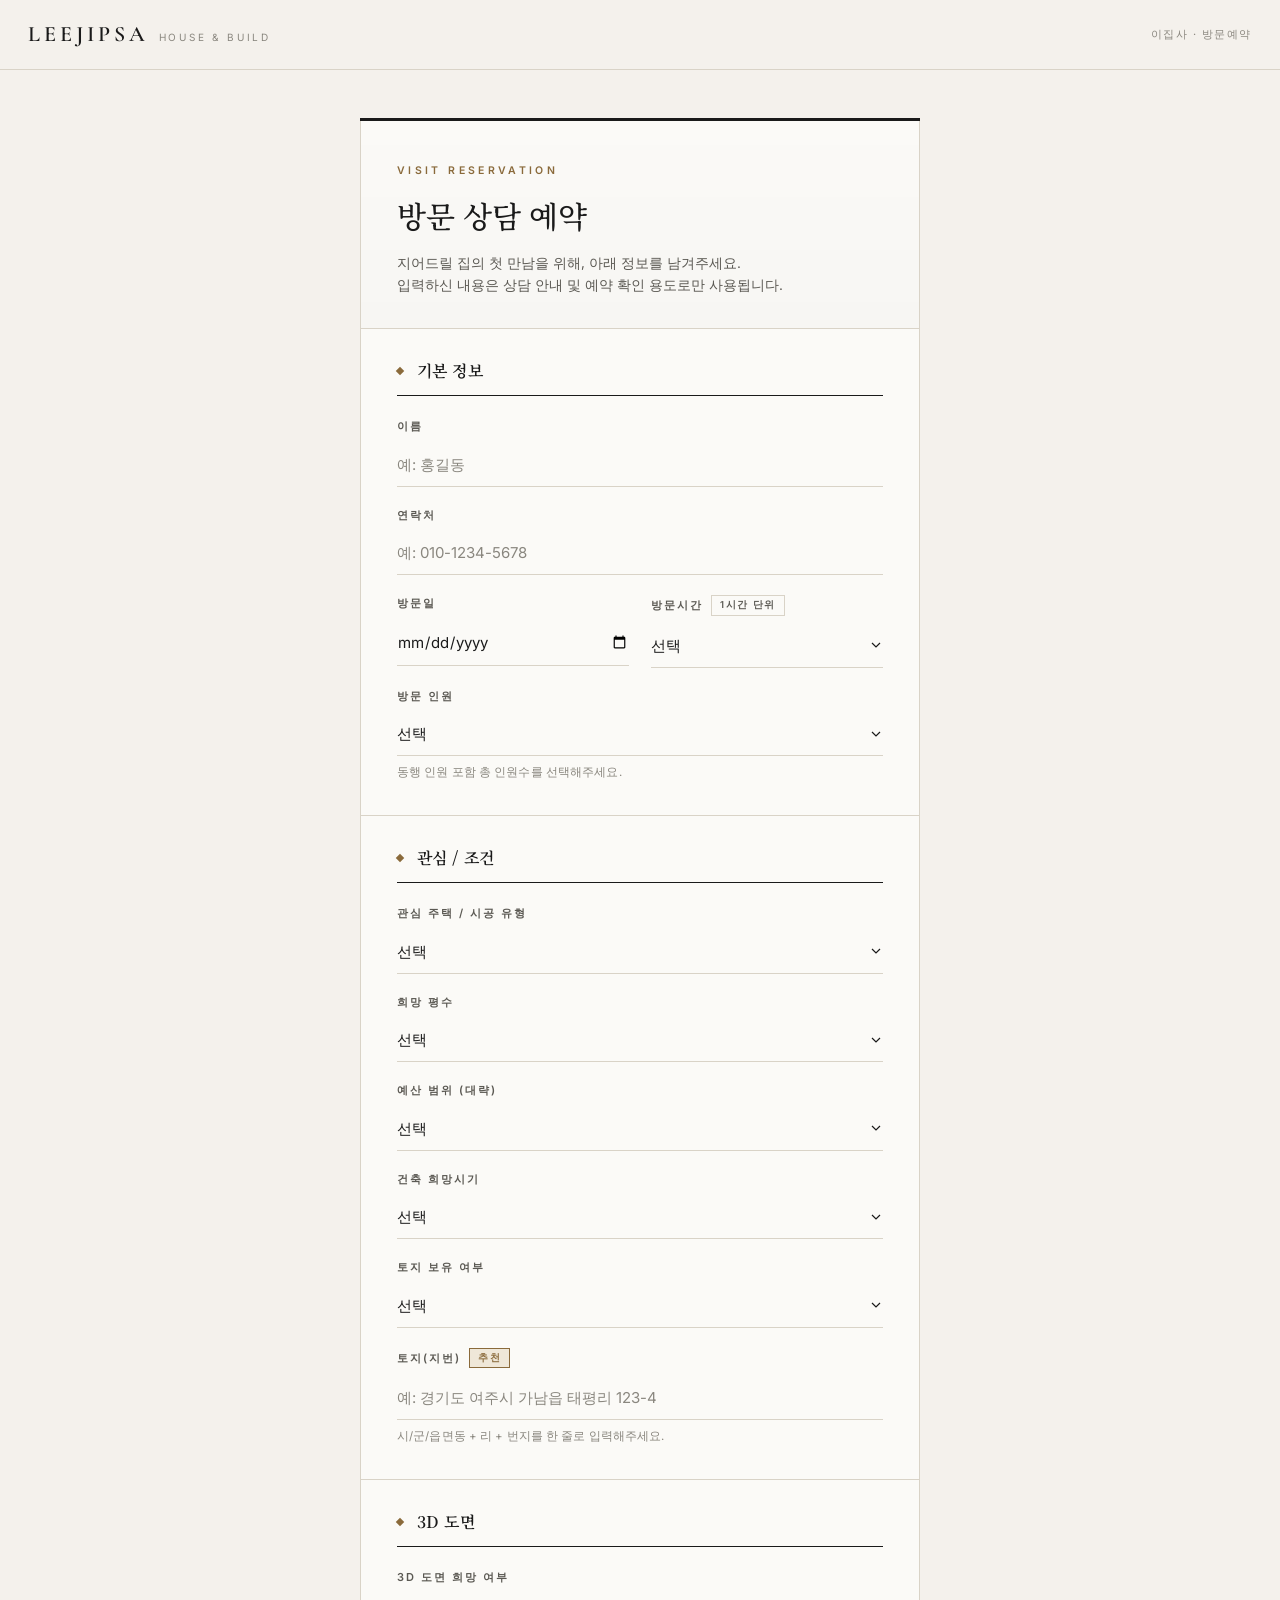
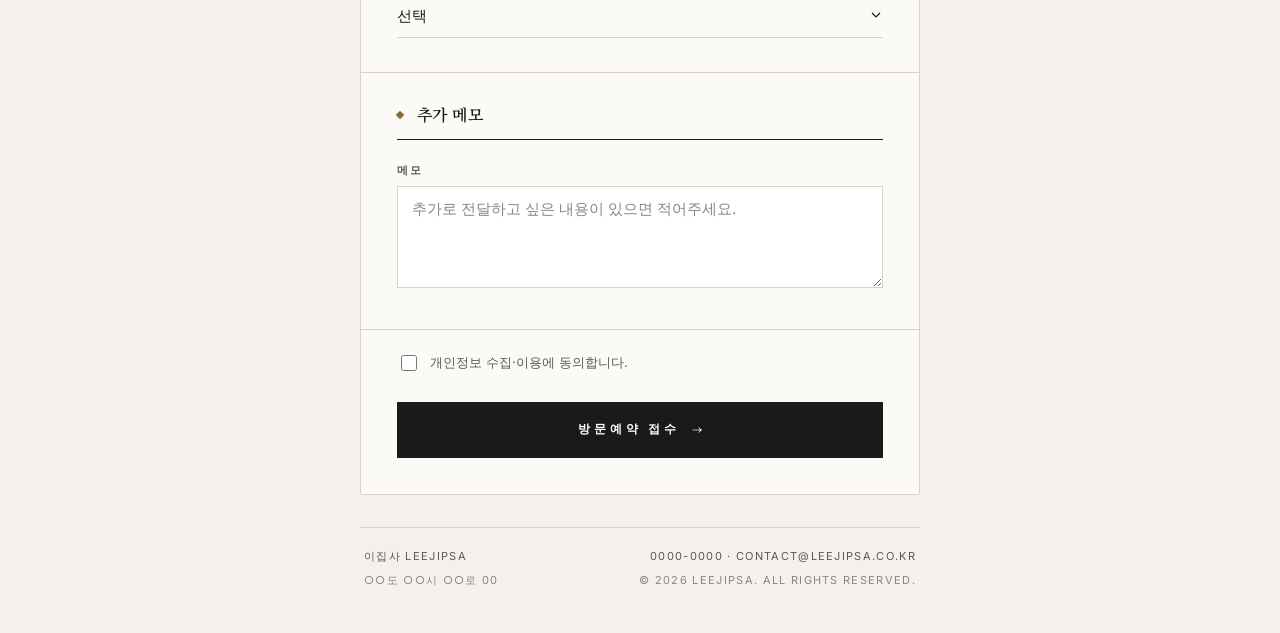
==== index.html @ f985de30 "이집사 방문예약 폼 추가 세움 방문예약 폼(seum-visit-new)을 기반으로 이집사 방문예약 폼을 구성했다.  - 브랜드 표기를 LEEJIPSA / 이집사로 교체 - 세움 전" ====
<!DOCTYPE html>
<html lang="ko">
<head>
<meta charset="UTF-8" />
<meta name="viewport" content="width=device-width, initial-scale=1.0" />
<title>이집사 — 방문예약</title>
<link rel="preconnect" href="https://fonts.googleapis.com" />
<link rel="preconnect" href="https://fonts.gstatic.com" crossorigin />
<link href="https://fonts.googleapis.com/css2?family=Cormorant+Garamond:wght@400;500;600&family=Inter:wght@400;500;600;700&family=Noto+Serif+KR:wght@400;500;600&display=swap" rel="stylesheet" />
<link rel="stylesheet" href="styles.css" />
</head>
<body>
  <nav class="topbar">
    <div class="brand">
      <span class="brand-mark">LEEJIPSA</span>
      <span class="brand-sub">HOUSE &amp; BUILD</span>
    </div>
    <span class="topbar-tag">이집사 · 방문예약</span>
  </nav>

  <main class="page">
    <form id="reservation-form" class="card" novalidate>
      <header class="card-header">
        <div class="eyebrow">VISIT RESERVATION</div>
        <h1>방문 상담 예약</h1>
        <p>지어드릴 집의 첫 만남을 위해, 아래 정보를 남겨주세요.<br />입력하신 내용은 상담 안내 및 예약 확인 용도로만 사용됩니다.</p>
      </header>

      <section class="section">
        <h2 class="section-title"><span class="dot"></span>기본 정보</h2>

        <div class="field">
          <label for="name">이름</label>
          <input type="text" id="name" name="name" placeholder="예: 홍길동" required />
        </div>

        <div class="field">
          <label for="phone">연락처</label>
          <input type="tel" id="phone" name="phone" placeholder="예: 010-1234-5678" inputmode="numeric" maxlength="13" required />
        </div>

        <div class="row two">
          <div class="field">
            <label for="visit-date">방문일</label>
            <input type="date" id="visit-date" name="visitDate" required />
          </div>
          <div class="field">
            <label for="visit-time">
              방문시간 <span class="badge">1시간 단위</span>
            </label>
            <select id="visit-time" name="visitTime" required>
              <option value="">선택</option>
              <option>10:00</option>
              <option>11:00</option>
              <option>12:00</option>
              <option>13:00</option>
              <option>14:00</option>
              <option>15:00</option>
              <option>16:00</option>
              <option>17:00</option>
            </select>
          </div>
        </div>

        <div class="field">
          <label for="visitors">방문 인원</label>
          <select id="visitors" name="visitors" required>
            <option value="">선택</option>
            <option>1명</option>
            <option>2명</option>
            <option>3명</option>
            <option>4명</option>
            <option>5명 이상</option>
          </select>
          <p class="hint">동행 인원 포함 총 인원수를 선택해주세요.</p>
        </div>
      </section>

      <section class="section">
        <h2 class="section-title"><span class="dot"></span>관심 / 조건</h2>

        <div class="field">
          <label for="house-type">관심 주택 / 시공 유형</label>
          <select id="house-type" name="houseType">
            <option value="">선택</option>
            <option>전원주택</option>
            <option>세컨하우스</option>
            <option>이동식주택</option>
            <option>체류형쉼터</option>
            <option>농막</option>
            <option>컨테이너하우스</option>
            <option>시골집수리</option>
            <option>리모델링</option>
            <option>철거</option>
            <option>미정</option>
          </select>
        </div>

        <div class="field">
          <label for="pyeong">희망 평수</label>
          <select id="pyeong" name="pyeong">
            <option value="">선택</option>
            <option>1 ~ 5평</option>
            <option>6 ~ 10평</option>
            <option>11 ~ 15평</option>
            <option>16 ~ 20평</option>
            <option>21 ~ 25평</option>
            <option>26 ~ 30평</option>
            <option>31 ~ 35평</option>
            <option>36 ~ 40평</option>
            <option>41 ~ 45평</option>
            <option>46 ~ 50평</option>
          </select>
        </div>

        <div class="field">
          <label for="budget">예산 범위 (대략)</label>
          <select id="budget" name="budget">
            <option value="">선택</option>
            <option>3천만원 이하</option>
            <option>5천만원 이하</option>
            <option>5천 ~ 8천만원</option>
            <option>8천만원 ~ 1억</option>
            <option>1억 이상</option>
            <option>미정</option>
          </select>
        </div>

        <div class="field">
          <label for="build-timing">건축 희망시기</label>
          <select id="build-timing" name="buildTiming">
            <option value="">선택</option>
            <option>1개월 이내</option>
            <option>3개월 이내</option>
            <option>6개월 이내</option>
            <option>1년 이내</option>
            <option>1년 이후</option>
            <option>미정</option>
          </select>
        </div>

        <div class="field">
          <label for="land-owned">토지 보유 여부</label>
          <select id="land-owned" name="landOwned">
            <option value="">선택</option>
            <option>보유 중</option>
            <option>계약 진행 중</option>
            <option>알아보는 중</option>
            <option>미보유</option>
          </select>
        </div>

        <div class="field">
          <label for="land-address">
            토지(지번) <span class="badge badge-soft">추천</span>
          </label>
          <input type="text" id="land-address" name="landAddress" placeholder="예: 경기도 여주시 가남읍 태평리 123-4" />
          <p class="hint">시/군/읍면동 + 리 + 번지를 한 줄로 입력해주세요.</p>
        </div>
      </section>

      <section class="section">
        <h2 class="section-title"><span class="dot"></span>3D 도면</h2>

        <div class="field">
          <label for="drawing-3d">3D 도면 희망 여부</label>
          <select id="drawing-3d" name="drawing3d">
            <option value="">선택</option>
            <option>희망</option>
            <option>비희망</option>
            <option>상담 후 결정</option>
          </select>
        </div>
      </section>

      <section class="section">
        <h2 class="section-title"><span class="dot"></span>추가 메모</h2>

        <div class="field">
          <label for="memo">메모</label>
          <textarea id="memo" name="memo" rows="4" placeholder="추가로 전달하고 싶은 내용이 있으면 적어주세요."></textarea>
        </div>
      </section>

      <div class="agree">
        <label>
          <input type="checkbox" id="agree" name="agree" required />
          <span>개인정보 수집·이용에 동의합니다.</span>
        </label>
      </div>

      <button type="submit" class="submit">
        <span>방문예약 접수</span>
        <span class="arrow" aria-hidden="true">→</span>
      </button>
    </form>

    <footer class="page-foot">
      <!-- TODO: 실제 연락처 / 주소로 교체 -->
      <div class="foot-row">
        <span>이집사 LEEJIPSA</span>
        <span>0000-0000 · contact@leejipsa.co.kr</span>
      </div>
      <div class="foot-row muted">
        <span>○○도 ○○시 ○○로 00</span>
        <span>© 2026 LEEJIPSA. All rights reserved.</span>
      </div>
    </footer>
  </main>

  <script src="script.js"></script>
</body>
</html>
---- styles.css ----
:root {
  --bg: #f4f1ec;
  --paper: #fbfaf7;
  --ink: #1a1a1a;
  --ink-soft: #5b5953;
  --ink-mute: #8a877f;
  --line: #d9d3c7;
  --line-strong: #1a1a1a;
  --input-bg: #ffffff;
  --accent: #8a6a3b;
  --accent-soft: #efe7d8;

  --serif-ko: "Noto Serif KR", "Apple SD Gothic Neo", serif;
  --serif-en: "Cormorant Garamond", "Noto Serif KR", serif;
  --sans: "Inter", -apple-system, BlinkMacSystemFont, "Apple SD Gothic Neo",
          "Noto Sans KR", "Segoe UI", Roboto, sans-serif;

  --radius: 2px;
}

* { box-sizing: border-box; }

html, body {
  margin: 0;
  padding: 0;
  background: var(--bg);
  color: var(--ink);
  font-family: var(--sans);
  font-size: 15px;
  line-height: 1.5;
  -webkit-font-smoothing: antialiased;
}

/* Top bar */
.topbar {
  display: flex;
  align-items: center;
  justify-content: space-between;
  padding: 18px 28px;
  border-bottom: 1px solid var(--line);
  background: var(--bg);
}

.brand {
  display: flex;
  align-items: baseline;
  gap: 10px;
}

.brand-mark {
  font-family: var(--serif-en);
  font-size: 22px;
  font-weight: 600;
  letter-spacing: 0.18em;
  color: var(--ink);
}

.brand-sub {
  font-size: 10px;
  letter-spacing: 0.28em;
  color: var(--ink-mute);
  text-transform: uppercase;
}

.topbar-tag {
  font-size: 11px;
  letter-spacing: 0.14em;
  color: var(--ink-mute);
  text-transform: uppercase;
  white-space: nowrap;
}

/* Page */
.page {
  min-height: calc(100vh - 60px);
  display: flex;
  flex-direction: column;
  align-items: center;
  padding: 48px 20px 24px;
}

/* Card */
.card {
  width: 100%;
  max-width: 560px;
  background: var(--paper);
  border: 1px solid var(--line);
  border-radius: var(--radius);
  position: relative;
}

.card::before {
  content: "";
  position: absolute;
  top: -1px; left: -1px; right: -1px;
  height: 3px;
  background: var(--ink);
}

.card-header {
  padding: 44px 36px 32px;
  border-bottom: 1px solid var(--line);
  background:
    linear-gradient(180deg, rgba(0,0,0,0) 0%, rgba(0,0,0,0.015) 100%),
    var(--paper);
}

.eyebrow {
  font-size: 10.5px;
  letter-spacing: 0.32em;
  color: var(--accent);
  text-transform: uppercase;
  margin-bottom: 14px;
  font-weight: 600;
}

.card-header h1 {
  font-family: var(--serif-ko);
  font-weight: 500;
  font-size: 30px;
  margin: 0 0 14px;
  letter-spacing: -0.01em;
  color: var(--ink);
}

.card-header p {
  margin: 0;
  font-size: 13.5px;
  color: var(--ink-soft);
  line-height: 1.65;
}

/* Section */
.section {
  padding: 30px 36px 14px;
  border-top: 1px solid var(--line);
}

.section:first-of-type {
  border-top: none;
  padding-top: 30px;
}

.section-title {
  display: flex;
  align-items: center;
  gap: 12px;
  font-family: var(--serif-ko);
  font-size: 16px;
  font-weight: 600;
  margin: 0 0 22px;
  padding-bottom: 12px;
  border-bottom: 1px solid var(--ink);
  color: var(--ink);
  letter-spacing: 0.01em;
}

.section-title .dot {
  display: inline-block;
  width: 6px;
  height: 6px;
  background: var(--accent);
  border-radius: 0;
  transform: rotate(45deg);
  margin-right: 2px;
}

/* Field */
.field {
  margin-bottom: 20px;
}

.field > label {
  display: flex;
  align-items: center;
  gap: 8px;
  font-size: 11px;
  font-weight: 600;
  letter-spacing: 0.18em;
  text-transform: uppercase;
  margin-bottom: 8px;
  color: var(--ink-soft);
}

input[type="text"],
input[type="tel"],
input[type="date"],
select,
textarea {
  width: 100%;
  padding: 12px 0;
  background: transparent;
  border: none;
  border-bottom: 1px solid var(--line);
  border-radius: 0;
  font-size: 15px;
  color: var(--ink);
  font-family: inherit;
  outline: none;
  transition: border-color 0.2s;
}

input::placeholder,
textarea::placeholder {
  color: var(--ink-mute);
  font-weight: 400;
}

input:focus,
select:focus,
textarea:focus {
  border-bottom-color: var(--ink);
}

select {
  appearance: none;
  -webkit-appearance: none;
  background-image: url("data:image/svg+xml;utf8,<svg xmlns='http://www.w3.org/2000/svg' width='10' height='6' viewBox='0 0 10 6'><path fill='none' stroke='%231a1a1a' stroke-width='1.2' d='M1 1l4 4 4-4'/></svg>");
  background-repeat: no-repeat;
  background-position: right 2px center;
  padding-right: 24px;
  cursor: pointer;
}

textarea {
  resize: vertical;
  min-height: 100px;
  border: 1px solid var(--line);
  padding: 12px 14px;
  background: var(--input-bg);
}

textarea:focus {
  border-color: var(--ink);
}

.row.two {
  display: grid;
  grid-template-columns: 1fr 1fr;
  gap: 22px;
}

.hint {
  margin: 8px 0 0;
  font-size: 11.5px;
  color: var(--ink-mute);
  letter-spacing: 0.01em;
}

.badge {
  display: inline-block;
  padding: 2px 8px;
  font-size: 9.5px;
  font-weight: 600;
  letter-spacing: 0.18em;
  color: var(--ink-soft);
  background: transparent;
  border: 1px solid var(--line);
  border-radius: 0;
  text-transform: uppercase;
}

.badge-soft {
  color: var(--accent);
  border-color: var(--accent);
  background: var(--accent-soft);
}

/* Consent */
.agree {
  padding: 22px 36px 6px;
  border-top: 1px solid var(--line);
}

.agree label {
  display: flex;
  align-items: center;
  gap: 10px;
  font-size: 13px;
  color: var(--ink-soft);
  cursor: pointer;
}

.agree input[type="checkbox"] {
  width: 16px;
  height: 16px;
  accent-color: var(--ink);
  border-radius: 0;
}

/* Submit */
.submit {
  display: flex;
  align-items: center;
  justify-content: center;
  gap: 12px;
  width: calc(100% - 72px);
  margin: 22px 36px 36px;
  padding: 18px 20px;
  background: var(--ink);
  color: #fff;
  font-size: 12px;
  font-weight: 600;
  letter-spacing: 0.32em;
  text-transform: uppercase;
  border: none;
  border-radius: 0;
  cursor: pointer;
  transition: background 0.2s, letter-spacing 0.25s;
  font-family: var(--sans);
}

.submit:hover {
  background: var(--accent);
  letter-spacing: 0.36em;
}

.submit:active { transform: translateY(1px); }

.submit .arrow {
  font-family: var(--serif-en);
  font-size: 16px;
  letter-spacing: 0;
  transform: translateY(-1px);
}

/* Footer */
.page-foot {
  width: 100%;
  max-width: 560px;
  margin-top: 32px;
  padding: 16px 4px;
  border-top: 1px solid var(--line);
}

.foot-row {
  display: flex;
  justify-content: space-between;
  gap: 12px;
  font-size: 11px;
  letter-spacing: 0.12em;
  color: var(--ink-soft);
  text-transform: uppercase;
  padding: 4px 0;
}

.foot-row.muted { color: var(--ink-mute); }

@media (max-width: 520px) {
  .topbar {
    padding: 14px 18px;
    flex-direction: column;
    align-items: flex-start;
    gap: 6px;
  }
  .topbar-tag { font-size: 10px; letter-spacing: 0.1em; }
  .page { padding: 28px 14px 18px; }
  .card-header { padding: 32px 22px 24px; }
  .card-header h1 { font-size: 24px; }
  .section { padding: 24px 22px 8px; }
  .agree { padding: 18px 22px 4px; }
  .submit { width: calc(100% - 44px); margin: 18px 22px 26px; padding: 16px 14px; letter-spacing: 0.24em; }
  .row.two { grid-template-columns: 1fr; gap: 0; }
  .foot-row {
    flex-direction: column;
    gap: 2px;
  }
}
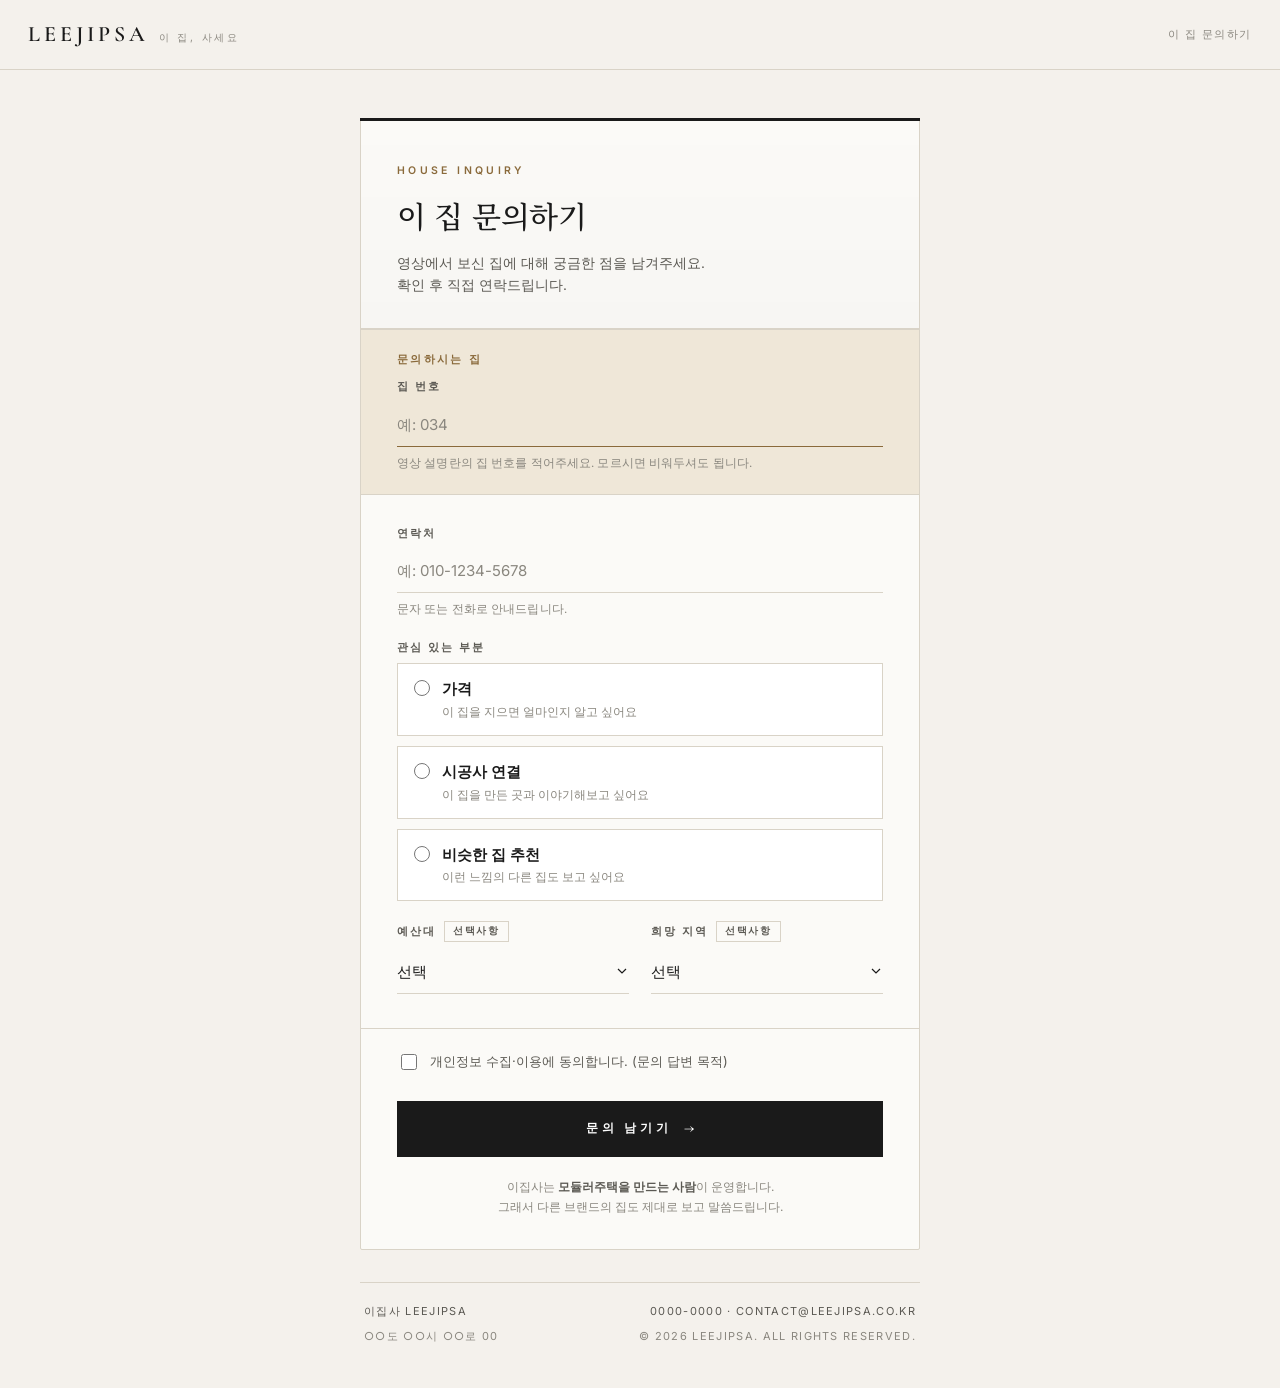
==== commit 9b92c962: "방문예약 폼을 "이 집 문의하기" 문의 폼으로 전환 액션 대상이 전시장 방문이 아니라 영상에서 소개한 집이므로, 방문예약 구조를 걷어내고 집 단위 문의 폼으로 다시 구성했다.  -" ====
--- a/index.html
+++ b/index.html
@@ -3,7 +3,7 @@
 <head>
 <meta charset="UTF-8" />
 <meta name="viewport" content="width=device-width, initial-scale=1.0" />
-<title>이집사 — 방문예약</title>
+<title>이집사 — 이 집 문의하기</title>
 <link rel="preconnect" href="https://fonts.googleapis.com" />
 <link rel="preconnect" href="https://fonts.gstatic.com" crossorigin />
 <link href="https://fonts.googleapis.com/css2?family=Cormorant+Garamond:wght@400;500;600&family=Inter:wght@400;500;600;700&family=Noto+Serif+KR:wght@400;500;600&display=swap" rel="stylesheet" />
@@ -13,186 +13,121 @@
   <nav class="topbar">
     <div class="brand">
       <span class="brand-mark">LEEJIPSA</span>
-      <span class="brand-sub">HOUSE &amp; BUILD</span>
+      <span class="brand-sub">이 집, 사세요</span>
     </div>
-    <span class="topbar-tag">이집사 · 방문예약</span>
+    <span class="topbar-tag">이 집 문의하기</span>
   </nav>
 
   <main class="page">
-    <form id="reservation-form" class="card" novalidate>
+    <form id="inquiry-form" class="card" novalidate>
       <header class="card-header">
-        <div class="eyebrow">VISIT RESERVATION</div>
-        <h1>방문 상담 예약</h1>
-        <p>지어드릴 집의 첫 만남을 위해, 아래 정보를 남겨주세요.<br />입력하신 내용은 상담 안내 및 예약 확인 용도로만 사용됩니다.</p>
+        <div class="eyebrow">HOUSE INQUIRY</div>
+        <h1>이 집 문의하기</h1>
+        <p>영상에서 보신 집에 대해 궁금한 점을 남겨주세요.<br />확인 후 직접 연락드립니다.</p>
       </header>
 
+      <!-- 문의 대상 집: 영상 링크의 ?h= 파라미터로 자동 기록됩니다. 예) /ask?h=034 -->
+      <section class="house" id="house-block">
+        <div class="house-label">문의하시는 집</div>
+
+        <div class="house-known" id="house-known" hidden>
+          <span class="house-code" id="house-code-view">#000</span>
+          <span class="house-note">영상에서 보신 집으로 접수됩니다.</span>
+        </div>
+
+        <div class="house-unknown field" id="house-unknown">
+          <label for="house-code-input">집 번호</label>
+          <input type="text" id="house-code-input" name="houseCodeInput" placeholder="예: 034" inputmode="numeric" maxlength="8" />
+          <p class="hint">영상 설명란의 집 번호를 적어주세요. 모르시면 비워두셔도 됩니다.</p>
+        </div>
+
+        <input type="hidden" id="house-code" name="houseCode" value="" />
+      </section>
+
       <section class="section">
-        <h2 class="section-title"><span class="dot"></span>기본 정보</h2>
-
         <div class="field">
-          <label for="name">이름</label>
-          <input type="text" id="name" name="name" placeholder="예: 홍길동" required />
+          <label for="phone">연락처</label>
+          <input type="tel" id="phone" name="phone" placeholder="예: 010-1234-5678" inputmode="numeric" maxlength="13" required />
+          <p class="hint">문자 또는 전화로 안내드립니다.</p>
         </div>
 
         <div class="field">
-          <label for="phone">연락처</label>
-          <input type="tel" id="phone" name="phone" placeholder="예: 010-1234-5678" inputmode="numeric" maxlength="13" required />
+          <label>관심 있는 부분</label>
+          <div class="choices" id="interest-group">
+            <label class="choice">
+              <input type="radio" name="interest" value="가격" required />
+              <span class="choice-body">
+                <span class="choice-title">가격</span>
+                <span class="choice-desc">이 집을 지으면 얼마인지 알고 싶어요</span>
+              </span>
+            </label>
+            <label class="choice">
+              <input type="radio" name="interest" value="시공사 연결" />
+              <span class="choice-body">
+                <span class="choice-title">시공사 연결</span>
+                <span class="choice-desc">이 집을 만든 곳과 이야기해보고 싶어요</span>
+              </span>
+            </label>
+            <label class="choice">
+              <input type="radio" name="interest" value="비슷한 집 추천" />
+              <span class="choice-body">
+                <span class="choice-title">비슷한 집 추천</span>
+                <span class="choice-desc">이런 느낌의 다른 집도 보고 싶어요</span>
+              </span>
+            </label>
+          </div>
         </div>
 
         <div class="row two">
           <div class="field">
-            <label for="visit-date">방문일</label>
-            <input type="date" id="visit-date" name="visitDate" required />
+            <label for="budget">예산대 <span class="badge">선택사항</span></label>
+            <select id="budget" name="budget">
+              <option value="">선택</option>
+              <option>5천만원 이하</option>
+              <option>5천 ~ 8천만원</option>
+              <option>8천만원 ~ 1억</option>
+              <option>1억 ~ 1억 5천</option>
+              <option>1억 5천 이상</option>
+              <option>아직 모르겠어요</option>
+            </select>
           </div>
           <div class="field">
-            <label for="visit-time">
-              방문시간 <span class="badge">1시간 단위</span>
-            </label>
-            <select id="visit-time" name="visitTime" required>
+            <label for="region">희망 지역 <span class="badge">선택사항</span></label>
+            <select id="region" name="region">
               <option value="">선택</option>
-              <option>10:00</option>
-              <option>11:00</option>
-              <option>12:00</option>
-              <option>13:00</option>
-              <option>14:00</option>
-              <option>15:00</option>
-              <option>16:00</option>
-              <option>17:00</option>
+              <option>서울</option>
+              <option>경기</option>
+              <option>인천</option>
+              <option>강원</option>
+              <option>충북</option>
+              <option>충남 · 대전 · 세종</option>
+              <option>전북</option>
+              <option>전남 · 광주</option>
+              <option>경북 · 대구</option>
+              <option>경남 · 부산 · 울산</option>
+              <option>제주</option>
+              <option>아직 모르겠어요</option>
             </select>
           </div>
-        </div>
-
-        <div class="field">
-          <label for="visitors">방문 인원</label>
-          <select id="visitors" name="visitors" required>
-            <option value="">선택</option>
-            <option>1명</option>
-            <option>2명</option>
-            <option>3명</option>
-            <option>4명</option>
-            <option>5명 이상</option>
-          </select>
-          <p class="hint">동행 인원 포함 총 인원수를 선택해주세요.</p>
-        </div>
-      </section>
-
-      <section class="section">
-        <h2 class="section-title"><span class="dot"></span>관심 / 조건</h2>
-
-        <div class="field">
-          <label for="house-type">관심 주택 / 시공 유형</label>
-          <select id="house-type" name="houseType">
-            <option value="">선택</option>
-            <option>전원주택</option>
-            <option>세컨하우스</option>
-            <option>이동식주택</option>
-            <option>체류형쉼터</option>
-            <option>농막</option>
-            <option>컨테이너하우스</option>
-            <option>시골집수리</option>
-            <option>리모델링</option>
-            <option>철거</option>
-            <option>미정</option>
-          </select>
-        </div>
-
-        <div class="field">
-          <label for="pyeong">희망 평수</label>
-          <select id="pyeong" name="pyeong">
-            <option value="">선택</option>
-            <option>1 ~ 5평</option>
-            <option>6 ~ 10평</option>
-            <option>11 ~ 15평</option>
-            <option>16 ~ 20평</option>
-            <option>21 ~ 25평</option>
-            <option>26 ~ 30평</option>
-            <option>31 ~ 35평</option>
-            <option>36 ~ 40평</option>
-            <option>41 ~ 45평</option>
-            <option>46 ~ 50평</option>
-          </select>
-        </div>
-
-        <div class="field">
-          <label for="budget">예산 범위 (대략)</label>
-          <select id="budget" name="budget">
-            <option value="">선택</option>
-            <option>3천만원 이하</option>
-            <option>5천만원 이하</option>
-            <option>5천 ~ 8천만원</option>
-            <option>8천만원 ~ 1억</option>
-            <option>1억 이상</option>
-            <option>미정</option>
-          </select>
-        </div>
-
-        <div class="field">
-          <label for="build-timing">건축 희망시기</label>
-          <select id="build-timing" name="buildTiming">
-            <option value="">선택</option>
-            <option>1개월 이내</option>
-            <option>3개월 이내</option>
-            <option>6개월 이내</option>
-            <option>1년 이내</option>
-            <option>1년 이후</option>
-            <option>미정</option>
-          </select>
-        </div>
-
-        <div class="field">
-          <label for="land-owned">토지 보유 여부</label>
-          <select id="land-owned" name="landOwned">
-            <option value="">선택</option>
-            <option>보유 중</option>
-            <option>계약 진행 중</option>
-            <option>알아보는 중</option>
-            <option>미보유</option>
-          </select>
-        </div>
-
-        <div class="field">
-          <label for="land-address">
-            토지(지번) <span class="badge badge-soft">추천</span>
-          </label>
-          <input type="text" id="land-address" name="landAddress" placeholder="예: 경기도 여주시 가남읍 태평리 123-4" />
-          <p class="hint">시/군/읍면동 + 리 + 번지를 한 줄로 입력해주세요.</p>
-        </div>
-      </section>
-
-      <section class="section">
-        <h2 class="section-title"><span class="dot"></span>3D 도면</h2>
-
-        <div class="field">
-          <label for="drawing-3d">3D 도면 희망 여부</label>
-          <select id="drawing-3d" name="drawing3d">
-            <option value="">선택</option>
-            <option>희망</option>
-            <option>비희망</option>
-            <option>상담 후 결정</option>
-          </select>
-        </div>
-      </section>
-
-      <section class="section">
-        <h2 class="section-title"><span class="dot"></span>추가 메모</h2>
-
-        <div class="field">
-          <label for="memo">메모</label>
-          <textarea id="memo" name="memo" rows="4" placeholder="추가로 전달하고 싶은 내용이 있으면 적어주세요."></textarea>
         </div>
       </section>
 
       <div class="agree">
         <label>
           <input type="checkbox" id="agree" name="agree" required />
-          <span>개인정보 수집·이용에 동의합니다.</span>
+          <span>개인정보 수집·이용에 동의합니다. (문의 답변 목적)</span>
         </label>
       </div>
 
       <button type="submit" class="submit">
-        <span>방문예약 접수</span>
+        <span>문의 남기기</span>
         <span class="arrow" aria-hidden="true">→</span>
       </button>
+
+      <p class="disclosure">
+        이집사는 <strong>모듈러주택을 만드는 사람</strong>이 운영합니다.<br />
+        그래서 다른 브랜드의 집도 제대로 보고 말씀드립니다.
+      </p>
     </form>
 
     <footer class="page-foot">
--- a/styles.css
+++ b/styles.css
@@ -20,6 +20,8 @@
 
 * { box-sizing: border-box; }
 
+[hidden] { display: none !important; }
+
 html, body {
   margin: 0;
   padding: 0;
@@ -141,30 +143,6 @@
   padding-top: 30px;
 }
 
-.section-title {
-  display: flex;
-  align-items: center;
-  gap: 12px;
-  font-family: var(--serif-ko);
-  font-size: 16px;
-  font-weight: 600;
-  margin: 0 0 22px;
-  padding-bottom: 12px;
-  border-bottom: 1px solid var(--ink);
-  color: var(--ink);
-  letter-spacing: 0.01em;
-}
-
-.section-title .dot {
-  display: inline-block;
-  width: 6px;
-  height: 6px;
-  background: var(--accent);
-  border-radius: 0;
-  transform: rotate(45deg);
-  margin-right: 2px;
-}
-
 /* Field */
 .field {
   margin-bottom: 20px;
@@ -184,9 +162,7 @@
 
 input[type="text"],
 input[type="tel"],
-input[type="date"],
-select,
-textarea {
+select {
   width: 100%;
   padding: 12px 0;
   background: transparent;
@@ -200,15 +176,13 @@
   transition: border-color 0.2s;
 }
 
-input::placeholder,
-textarea::placeholder {
+input::placeholder {
   color: var(--ink-mute);
   font-weight: 400;
 }
 
 input:focus,
-select:focus,
-textarea:focus {
+select:focus {
   border-bottom-color: var(--ink);
 }
 
@@ -222,18 +196,6 @@
   cursor: pointer;
 }
 
-textarea {
-  resize: vertical;
-  min-height: 100px;
-  border: 1px solid var(--line);
-  padding: 12px 14px;
-  background: var(--input-bg);
-}
-
-textarea:focus {
-  border-color: var(--ink);
-}
-
 .row.two {
   display: grid;
   grid-template-columns: 1fr 1fr;
@@ -264,6 +226,113 @@
   color: var(--accent);
   border-color: var(--accent);
   background: var(--accent-soft);
+}
+
+/* 문의 대상 집 */
+.house {
+  padding: 22px 36px;
+  border-top: 1px solid var(--line);
+  background: var(--accent-soft);
+}
+
+.house-label {
+  font-size: 10.5px;
+  font-weight: 600;
+  letter-spacing: 0.22em;
+  text-transform: uppercase;
+  color: var(--accent);
+  margin-bottom: 10px;
+}
+
+.house-known {
+  display: flex;
+  align-items: baseline;
+  gap: 12px;
+  flex-wrap: wrap;
+}
+
+.house-code {
+  font-family: var(--serif-en);
+  font-size: 30px;
+  font-weight: 600;
+  letter-spacing: 0.04em;
+  color: var(--ink);
+  line-height: 1.1;
+}
+
+.house-note {
+  font-size: 12px;
+  color: var(--ink-soft);
+}
+
+.house .field { margin-bottom: 0; }
+.house .field > label { color: var(--ink-soft); }
+.house input { border-bottom-color: var(--accent); }
+
+/* 선택지 */
+.choices {
+  display: grid;
+  gap: 10px;
+}
+
+.choice {
+  display: flex;
+  align-items: flex-start;
+  gap: 12px;
+  padding: 14px 16px;
+  border: 1px solid var(--line);
+  background: var(--input-bg);
+  cursor: pointer;
+  transition: border-color 0.15s, background 0.15s;
+}
+
+.choice input[type="radio"] {
+  margin: 2px 0 0;
+  width: 16px;
+  height: 16px;
+  accent-color: var(--ink);
+  flex: none;
+}
+
+.choice-body {
+  display: flex;
+  flex-direction: column;
+  gap: 3px;
+}
+
+.choice-title {
+  font-size: 14.5px;
+  font-weight: 600;
+  color: var(--ink);
+}
+
+.choice-desc {
+  font-size: 12px;
+  color: var(--ink-mute);
+  line-height: 1.5;
+}
+
+.choice:hover { border-color: var(--ink-soft); }
+
+.choice.is-selected,
+.choice:has(input:checked) {
+  border-color: var(--ink);
+  background: var(--paper);
+}
+
+/* 포지션 안내 */
+.disclosure {
+  margin: 0;
+  padding: 0 36px 32px;
+  font-size: 12px;
+  line-height: 1.7;
+  color: var(--ink-mute);
+  text-align: center;
+}
+
+.disclosure strong {
+  color: var(--ink-soft);
+  font-weight: 600;
 }
 
 /* Consent */
@@ -295,7 +364,7 @@
   justify-content: center;
   gap: 12px;
   width: calc(100% - 72px);
-  margin: 22px 36px 36px;
+  margin: 22px 36px 20px;
   padding: 18px 20px;
   background: var(--ink);
   color: #fff;
@@ -358,8 +427,11 @@
   .card-header { padding: 32px 22px 24px; }
   .card-header h1 { font-size: 24px; }
   .section { padding: 24px 22px 8px; }
+  .house { padding: 18px 22px; }
+  .house-code { font-size: 26px; }
+  .disclosure { padding: 0 22px 26px; }
   .agree { padding: 18px 22px 4px; }
-  .submit { width: calc(100% - 44px); margin: 18px 22px 26px; padding: 16px 14px; letter-spacing: 0.24em; }
+  .submit { width: calc(100% - 44px); margin: 18px 22px 16px; padding: 16px 14px; letter-spacing: 0.24em; }
   .row.two { grid-template-columns: 1fr; gap: 0; }
   .foot-row {
     flex-direction: column;
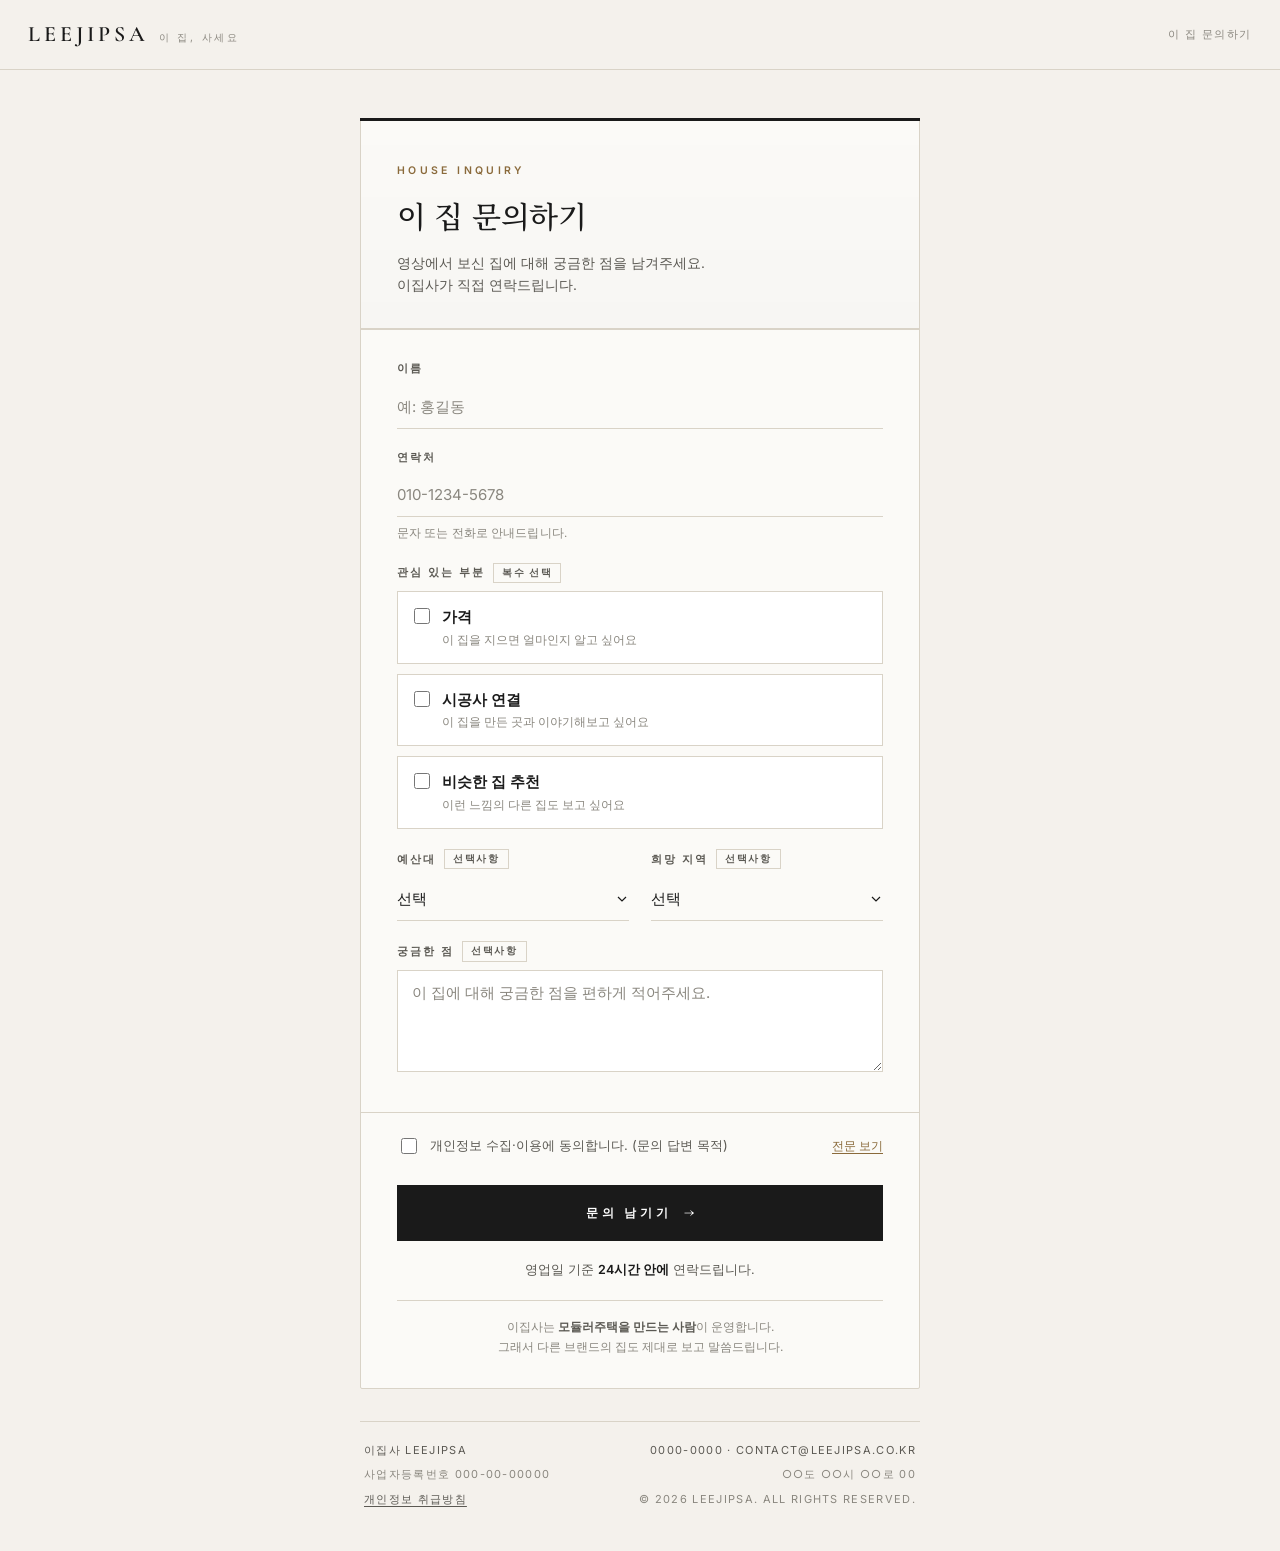
==== commit 5f7129cc: "문의 폼 전환율·신뢰·법적 항목 보완 - 집 번호를 사용자 입력에서 읽기 전용 표시로 변경. houses.js 카탈로그를   추가해 "034번 · 김포 32평 모듈러" 형태로 보여" ====
--- a/index.html
+++ b/index.html
@@ -23,53 +23,47 @@
       <header class="card-header">
         <div class="eyebrow">HOUSE INQUIRY</div>
         <h1>이 집 문의하기</h1>
-        <p>영상에서 보신 집에 대해 궁금한 점을 남겨주세요.<br />확인 후 직접 연락드립니다.</p>
+        <p>영상에서 보신 집에 대해 궁금한 점을 남겨주세요.<br />이집사가 직접 연락드립니다.</p>
       </header>
 
-      <!-- 문의 대상 집: 영상 링크의 ?h= 파라미터로 자동 기록됩니다. 예) /ask?h=034 -->
-      <section class="house" id="house-block">
+      <!-- 문의 대상 집: 영상 설명란 링크의 ?h= 파라미터로만 채워진다. 사용자가 입력하지 않는다. -->
+      <section class="house" id="house-block" hidden>
         <div class="house-label">문의하시는 집</div>
-
-        <div class="house-known" id="house-known" hidden>
-          <span class="house-code" id="house-code-view">#000</span>
-          <span class="house-note">영상에서 보신 집으로 접수됩니다.</span>
-        </div>
-
-        <div class="house-unknown field" id="house-unknown">
-          <label for="house-code-input">집 번호</label>
-          <input type="text" id="house-code-input" name="houseCodeInput" placeholder="예: 034" inputmode="numeric" maxlength="8" />
-          <p class="hint">영상 설명란의 집 번호를 적어주세요. 모르시면 비워두셔도 됩니다.</p>
-        </div>
-
+        <div class="house-value" id="house-value">—</div>
         <input type="hidden" id="house-code" name="houseCode" value="" />
       </section>
 
       <section class="section">
         <div class="field">
+          <label for="name">이름</label>
+          <input type="text" id="name" name="name" placeholder="예: 홍길동" autocomplete="name" required />
+        </div>
+
+        <div class="field">
           <label for="phone">연락처</label>
-          <input type="tel" id="phone" name="phone" placeholder="예: 010-1234-5678" inputmode="numeric" maxlength="13" required />
+          <input type="tel" id="phone" name="phone" placeholder="010-1234-5678" inputmode="numeric" autocomplete="tel" maxlength="13" required />
           <p class="hint">문자 또는 전화로 안내드립니다.</p>
         </div>
 
         <div class="field">
-          <label>관심 있는 부분</label>
+          <label>관심 있는 부분 <span class="badge">복수 선택</span></label>
           <div class="choices" id="interest-group">
             <label class="choice">
-              <input type="radio" name="interest" value="가격" required />
+              <input type="checkbox" name="interest" value="가격" />
               <span class="choice-body">
                 <span class="choice-title">가격</span>
                 <span class="choice-desc">이 집을 지으면 얼마인지 알고 싶어요</span>
               </span>
             </label>
             <label class="choice">
-              <input type="radio" name="interest" value="시공사 연결" />
+              <input type="checkbox" name="interest" value="시공사 연결" />
               <span class="choice-body">
                 <span class="choice-title">시공사 연결</span>
                 <span class="choice-desc">이 집을 만든 곳과 이야기해보고 싶어요</span>
               </span>
             </label>
             <label class="choice">
-              <input type="radio" name="interest" value="비슷한 집 추천" />
+              <input type="checkbox" name="interest" value="비슷한 집 추천" />
               <span class="choice-body">
                 <span class="choice-title">비슷한 집 추천</span>
                 <span class="choice-desc">이런 느낌의 다른 집도 보고 싶어요</span>
@@ -110,6 +104,11 @@
             </select>
           </div>
         </div>
+
+        <div class="field">
+          <label for="question">궁금한 점 <span class="badge">선택사항</span></label>
+          <textarea id="question" name="question" rows="4" placeholder="이 집에 대해 궁금한 점을 편하게 적어주세요."></textarea>
+        </div>
       </section>
 
       <div class="agree">
@@ -117,6 +116,7 @@
           <input type="checkbox" id="agree" name="agree" required />
           <span>개인정보 수집·이용에 동의합니다. (문의 답변 목적)</span>
         </label>
+        <a class="agree-link" href="privacy.html" target="_blank" rel="noopener">전문 보기</a>
       </div>
 
       <button type="submit" class="submit">
@@ -124,25 +124,50 @@
         <span class="arrow" aria-hidden="true">→</span>
       </button>
 
+      <p class="promise">영업일 기준 <strong>24시간 안에</strong> 연락드립니다.</p>
+
       <p class="disclosure">
         이집사는 <strong>모듈러주택을 만드는 사람</strong>이 운영합니다.<br />
         그래서 다른 브랜드의 집도 제대로 보고 말씀드립니다.
       </p>
     </form>
 
+    <section class="card done" id="done" hidden>
+      <div class="done-mark" aria-hidden="true">✓</div>
+      <h2>접수됐습니다</h2>
+      <p class="done-desc">영업일 기준 24시간 안에 이집사가 직접 연락드립니다.</p>
+
+      <div class="receipt">
+        <span class="receipt-label">접수번호</span>
+        <span class="receipt-no" id="receipt-no">—</span>
+      </div>
+      <p class="done-house" id="done-house" hidden></p>
+
+      <!-- TODO: 실제 유튜브 채널 주소로 교체 -->
+      <a class="submit done-link" href="https://www.youtube.com/@leejipsa" target="_blank" rel="noopener">
+        <span>유튜브 채널로 돌아가기</span>
+        <span class="arrow" aria-hidden="true">→</span>
+      </a>
+    </section>
+
     <footer class="page-foot">
-      <!-- TODO: 실제 연락처 / 주소로 교체 -->
+      <!-- TODO: 실제 상호 / 사업자번호 / 연락처 / 주소로 교체 -->
       <div class="foot-row">
         <span>이집사 LEEJIPSA</span>
         <span>0000-0000 · contact@leejipsa.co.kr</span>
       </div>
       <div class="foot-row muted">
+        <span>사업자등록번호 000-00-00000</span>
         <span>○○도 ○○시 ○○로 00</span>
+      </div>
+      <div class="foot-row muted">
+        <a href="privacy.html" target="_blank" rel="noopener">개인정보 취급방침</a>
         <span>© 2026 LEEJIPSA. All rights reserved.</span>
       </div>
     </footer>
   </main>
 
+  <script src="houses.js"></script>
   <script src="script.js"></script>
 </body>
 </html>
--- a/styles.css
+++ b/styles.css
@@ -162,7 +162,8 @@
 
 input[type="text"],
 input[type="tel"],
-select {
+select,
+textarea {
   width: 100%;
   padding: 12px 0;
   background: transparent;
@@ -176,13 +177,15 @@
   transition: border-color 0.2s;
 }
 
-input::placeholder {
+input::placeholder,
+textarea::placeholder {
   color: var(--ink-mute);
   font-weight: 400;
 }
 
 input:focus,
-select:focus {
+select:focus,
+textarea:focus {
   border-bottom-color: var(--ink);
 }
 
@@ -228,6 +231,16 @@
   background: var(--accent-soft);
 }
 
+textarea {
+  resize: vertical;
+  min-height: 96px;
+  border: 1px solid var(--line);
+  padding: 12px 14px;
+  background: var(--input-bg);
+}
+
+textarea:focus { border-color: var(--ink); }
+
 /* 문의 대상 집 */
 .house {
   padding: 22px 36px;
@@ -244,30 +257,13 @@
   margin-bottom: 10px;
 }
 
-.house-known {
-  display: flex;
-  align-items: baseline;
-  gap: 12px;
-  flex-wrap: wrap;
-}
-
-.house-code {
-  font-family: var(--serif-en);
-  font-size: 30px;
-  font-weight: 600;
-  letter-spacing: 0.04em;
-  color: var(--ink);
-  line-height: 1.1;
-}
-
-.house-note {
-  font-size: 12px;
-  color: var(--ink-soft);
-}
-
-.house .field { margin-bottom: 0; }
-.house .field > label { color: var(--ink-soft); }
-.house input { border-bottom-color: var(--accent); }
+.house-value {
+  font-family: var(--serif-ko);
+  font-size: 19px;
+  font-weight: 600;
+  color: var(--ink);
+  line-height: 1.4;
+}
 
 /* 선택지 */
 .choices {
@@ -286,6 +282,8 @@
   transition: border-color 0.15s, background 0.15s;
 }
 
+.choice input[type="checkbox"],
+.choice input[type="checkbox"],
 .choice input[type="radio"] {
   margin: 2px 0 0;
   width: 16px;
@@ -322,8 +320,9 @@
 
 /* 포지션 안내 */
 .disclosure {
-  margin: 0;
-  padding: 0 36px 32px;
+  margin: 0 36px;
+  padding: 16px 0 30px;
+  border-top: 1px solid var(--line);
   font-size: 12px;
   line-height: 1.7;
   color: var(--ink-mute);
@@ -355,6 +354,22 @@
   height: 16px;
   accent-color: var(--ink);
   border-radius: 0;
+}
+
+.agree {
+  display: flex;
+  align-items: center;
+  justify-content: space-between;
+  gap: 14px;
+}
+
+.agree-link {
+  flex: none;
+  font-size: 12px;
+  color: var(--accent);
+  text-decoration: underline;
+  text-underline-offset: 3px;
+  white-space: nowrap;
 }
 
 /* Submit */
@@ -393,6 +408,143 @@
   transform: translateY(-1px);
 }
 
+.promise {
+  margin: 0;
+  padding: 0 36px 20px;
+  font-size: 12.5px;
+  color: var(--ink-soft);
+  text-align: center;
+}
+
+.promise strong { color: var(--ink); font-weight: 600; }
+
+/* 완료 화면 */
+.done {
+  padding: 52px 36px 40px;
+  text-align: center;
+}
+
+.done-mark {
+  width: 46px;
+  height: 46px;
+  margin: 0 auto 20px;
+  border: 1px solid var(--ink);
+  display: flex;
+  align-items: center;
+  justify-content: center;
+  font-size: 20px;
+  color: var(--ink);
+}
+
+.done h2 {
+  font-family: var(--serif-ko);
+  font-size: 24px;
+  font-weight: 500;
+  margin: 0 0 10px;
+}
+
+.done-desc {
+  margin: 0 0 26px;
+  font-size: 13.5px;
+  color: var(--ink-soft);
+}
+
+.receipt {
+  display: inline-flex;
+  align-items: center;
+  gap: 14px;
+  padding: 14px 22px;
+  border: 1px solid var(--line);
+  background: var(--accent-soft);
+}
+
+.receipt-label {
+  font-size: 10.5px;
+  font-weight: 600;
+  letter-spacing: 0.2em;
+  text-transform: uppercase;
+  color: var(--accent);
+}
+
+.receipt-no {
+  font-family: var(--sans);
+  font-size: 17px;
+  font-weight: 700;
+  letter-spacing: 0.06em;
+  color: var(--ink);
+}
+
+.done-house {
+  margin: 16px 0 0;
+  font-size: 12.5px;
+  color: var(--ink-mute);
+}
+
+.done-link {
+  width: 100%;
+  margin: 30px 0 0;
+  text-decoration: none;
+}
+
+/* 약관 문서 */
+.doc .section { padding-bottom: 28px; }
+
+.doc-title {
+  font-family: var(--serif-ko);
+  font-size: 15px;
+  font-weight: 600;
+  margin: 28px 0 12px;
+  padding-bottom: 10px;
+  border-bottom: 1px solid var(--line);
+}
+
+.doc-title:first-child { margin-top: 0; }
+
+.doc-p {
+  margin: 0 0 8px;
+  font-size: 13.5px;
+  line-height: 1.75;
+  color: var(--ink-soft);
+}
+
+.doc-p.muted { color: var(--ink-mute); font-size: 12px; margin-top: 22px; }
+.doc-p strong { color: var(--ink); font-weight: 600; }
+
+.doc-list {
+  margin: 0;
+  padding-left: 18px;
+  font-size: 13.5px;
+  line-height: 1.8;
+  color: var(--ink-soft);
+}
+
+.doc-table {
+  width: 100%;
+  border-collapse: collapse;
+  font-size: 13px;
+}
+
+.doc-table th,
+.doc-table td {
+  padding: 10px 12px;
+  border: 1px solid var(--line);
+  text-align: left;
+  vertical-align: top;
+  line-height: 1.6;
+}
+
+.doc-table th {
+  width: 34%;
+  background: var(--accent-soft);
+  font-weight: 600;
+  color: var(--ink-soft);
+  white-space: nowrap;
+}
+
+.doc-table td { color: var(--ink-soft); }
+
+.doc .done-link { margin: 0 36px 36px; width: calc(100% - 72px); }
+
 /* Footer */
 .page-foot {
   width: 100%;
@@ -414,6 +566,12 @@
 }
 
 .foot-row.muted { color: var(--ink-mute); }
+
+.foot-row a {
+  color: var(--ink-soft);
+  text-decoration: underline;
+  text-underline-offset: 3px;
+}
 
 @media (max-width: 520px) {
   .topbar {
@@ -429,7 +587,11 @@
   .section { padding: 24px 22px 8px; }
   .house { padding: 18px 22px; }
   .house-code { font-size: 26px; }
-  .disclosure { padding: 0 22px 26px; }
+  .disclosure { margin: 0 22px; padding: 14px 0 24px; }
+  .promise { padding: 0 22px 16px; }
+  .done { padding: 40px 22px 30px; }
+  .doc .done-link { margin: 0 22px 26px; width: calc(100% - 44px); }
+  .agree { flex-wrap: wrap; gap: 8px; }
   .agree { padding: 18px 22px 4px; }
   .submit { width: calc(100% - 44px); margin: 18px 22px 16px; padding: 16px 14px; letter-spacing: 0.24em; }
   .row.two { grid-template-columns: 1fr; gap: 0; }
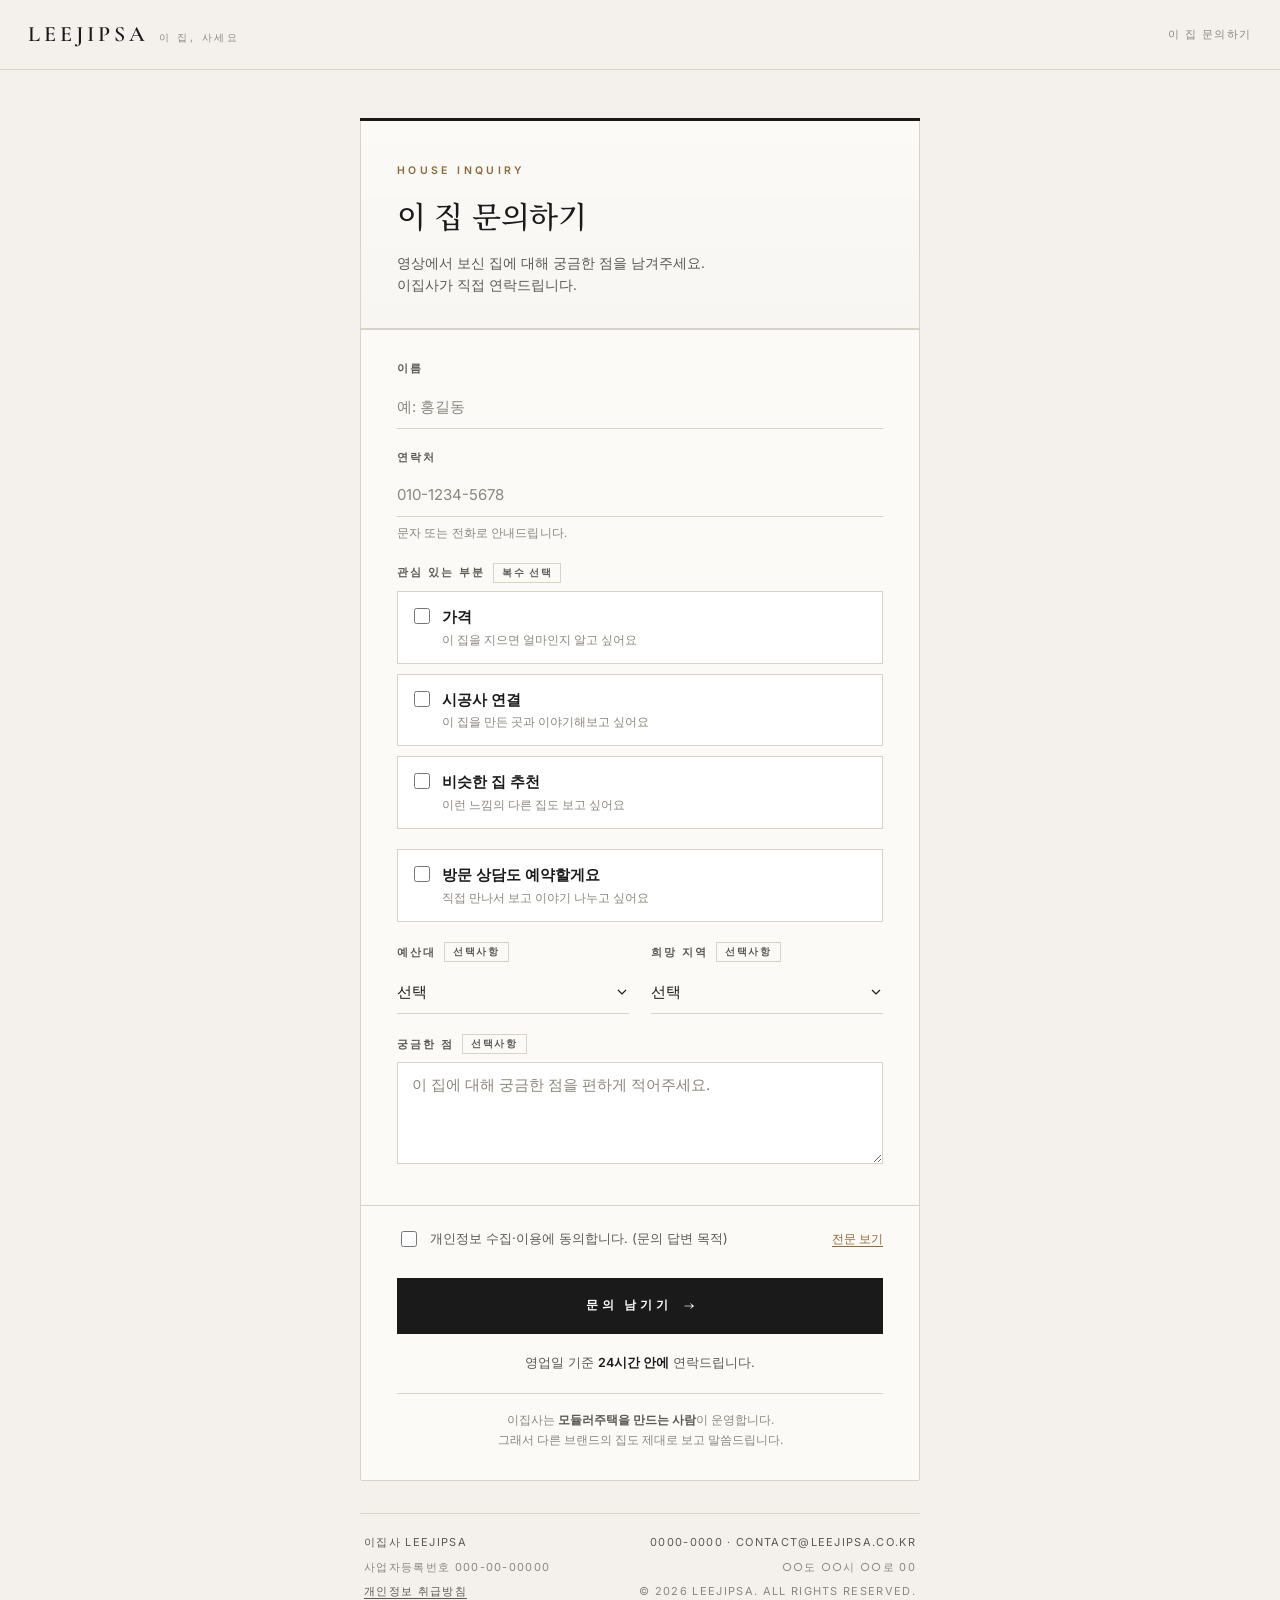
==== commit 39d2a3e4: "문의 폼에 방문 상담 예약 항목 추가 - "방문 상담도 예약할게요" 체크 카드를 추가. 체크하면 방문 희망일·   방문 시간(10~17시, 1시간 단위)·방문 인원 칸이 펼쳐지고 " ====
--- a/index.html
+++ b/index.html
@@ -72,6 +72,54 @@
           </div>
         </div>
 
+        <!-- 방문 예약: 체크한 사람에게만 날짜·시간·인원 칸을 펼친다 -->
+        <div class="field visit">
+          <label class="choice visit-toggle" for="visit-wanted">
+            <input type="checkbox" id="visit-wanted" name="visitWanted" value="방문 상담 희망" aria-controls="visit-fields" aria-expanded="false" />
+            <span class="choice-body">
+              <span class="choice-title">방문 상담도 예약할게요</span>
+              <span class="choice-desc">직접 만나서 보고 이야기 나누고 싶어요</span>
+            </span>
+          </label>
+
+          <div class="visit-fields" id="visit-fields" hidden>
+            <div class="row two">
+              <div class="field">
+                <label for="visit-date">방문 희망일</label>
+                <input type="date" id="visit-date" name="visitDate" />
+              </div>
+              <div class="field">
+                <label for="visit-time">방문 시간 <span class="badge">1시간 단위</span></label>
+                <select id="visit-time" name="visitTime">
+                  <option value="">선택</option>
+                  <option>10:00</option>
+                  <option>11:00</option>
+                  <option>12:00</option>
+                  <option>13:00</option>
+                  <option>14:00</option>
+                  <option>15:00</option>
+                  <option>16:00</option>
+                  <option>17:00</option>
+                </select>
+              </div>
+            </div>
+
+            <div class="field">
+              <label for="visitors">방문 인원</label>
+              <select id="visitors" name="visitors">
+                <option value="">선택</option>
+                <option>1명</option>
+                <option>2명</option>
+                <option>3명</option>
+                <option>4명</option>
+                <option>5명 이상</option>
+              </select>
+            </div>
+
+            <p class="hint">희망 일정을 받은 뒤, 연락드릴 때 방문 장소와 시간을 확정해 드립니다.</p>
+          </div>
+        </div>
+
         <div class="row two">
           <div class="field">
             <label for="budget">예산대 <span class="badge">선택사항</span></label>
@@ -142,6 +190,7 @@
         <span class="receipt-no" id="receipt-no">—</span>
       </div>
       <p class="done-house" id="done-house" hidden></p>
+      <p class="done-visit" id="done-visit" hidden></p>
 
       <!-- TODO: 실제 유튜브 채널 주소로 교체 -->
       <a class="submit done-link" href="https://www.youtube.com/@leejipsa" target="_blank" rel="noopener">
--- a/styles.css
+++ b/styles.css
@@ -162,6 +162,7 @@
 
 input[type="text"],
 input[type="tel"],
+input[type="date"],
 select,
 textarea {
   width: 100%;
@@ -317,6 +318,36 @@
   border-color: var(--ink);
   background: var(--paper);
 }
+
+/* 방문 예약 */
+.field > label.visit-toggle {
+  align-items: flex-start;
+  gap: 12px;
+  margin-bottom: 0;
+  font-size: inherit;
+  font-weight: inherit;
+  letter-spacing: normal;
+  text-transform: none;
+  color: inherit;
+}
+
+.visit-fields {
+  margin-top: 4px;
+  padding: 20px 0 4px 18px;
+  border-left: 2px solid var(--accent);
+}
+
+.visit-fields > .field:last-of-type { margin-bottom: 0; }
+.visit-fields > .hint { margin-top: 12px; }
+
+.done-visit {
+  margin: 8px 0 0;
+  font-size: 13px;
+  color: var(--ink-soft);
+  line-height: 1.6;
+}
+
+.done-visit strong { color: var(--ink); font-weight: 600; }
 
 /* 포지션 안내 */
 .disclosure {
@@ -592,6 +623,7 @@
   .done { padding: 40px 22px 30px; }
   .doc .done-link { margin: 0 22px 26px; width: calc(100% - 44px); }
   .agree { flex-wrap: wrap; gap: 8px; }
+  .visit-fields { padding-left: 14px; }
   .agree { padding: 18px 22px 4px; }
   .submit { width: calc(100% - 44px); margin: 18px 22px 16px; padding: 16px 14px; letter-spacing: 0.24em; }
   .row.two { grid-template-columns: 1fr; gap: 0; }
